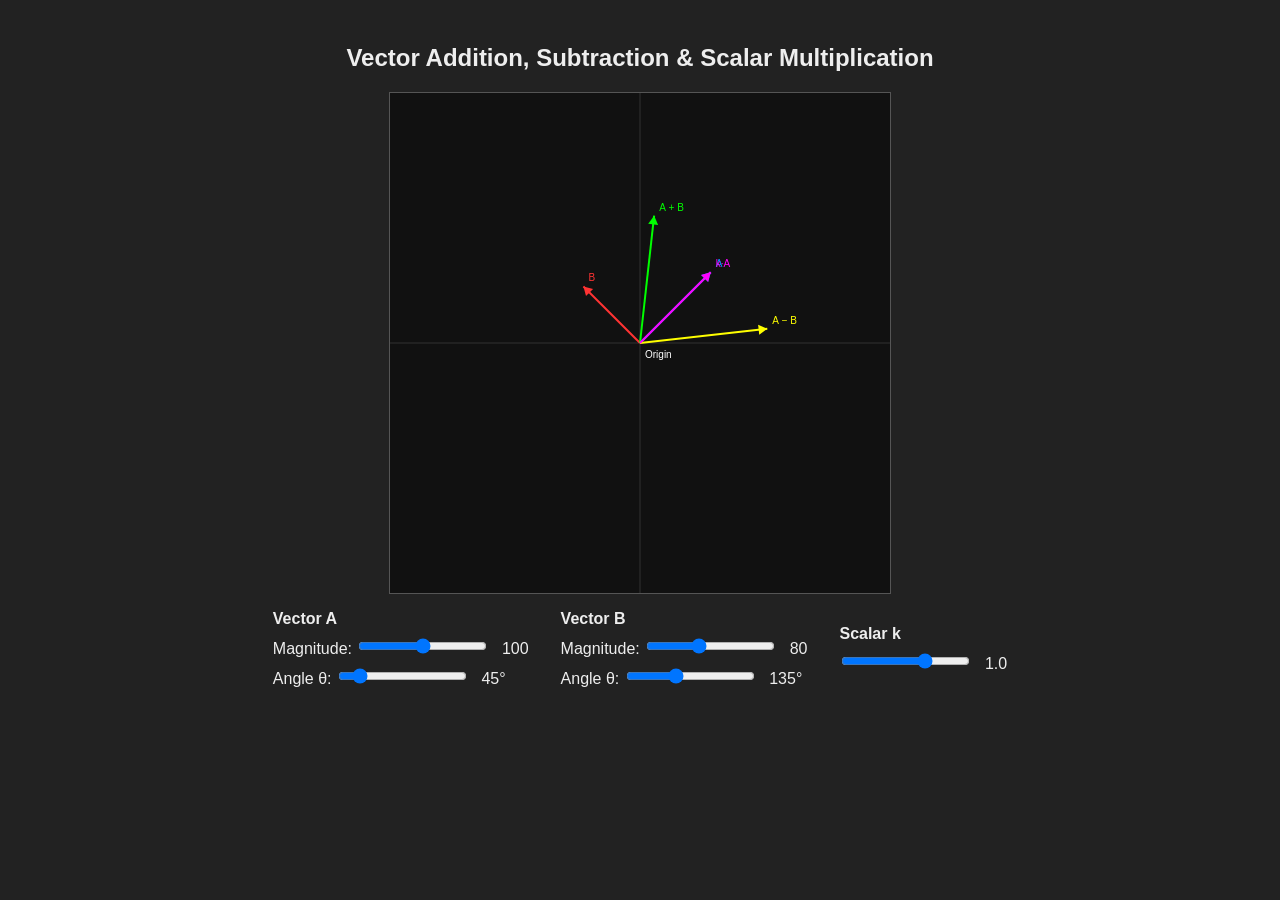
==== app/vectors.html @ 518228fb "Create vectors.html" ====
<!DOCTYPE html>
<html lang="en">
<head>
  <meta charset="UTF-8">
  <title>Interactive Vector Operations</title>
  <style>
    body {
      background: #222;
      color: #eee;
      font-family: sans-serif;
      display: flex;
      flex-direction: column;
      align-items: center;
      padding: 1rem;
    }
    canvas {
      background: #111;
      border: 1px solid #555;
      margin-bottom: 1rem;
    }
    .controls {
      display: grid;
      grid-template-columns: repeat(3, auto);
      gap: 1rem 2rem;
      align-items: center;
    }
    .controls div {
      display: flex;
      flex-direction: column;
      align-items: flex-start;
    }
    label {
      margin-top: 0.5rem;
    }
    span {
      margin-left: 0.5rem;
    }
  </style>
</head>
<body>

  <h2>Vector Addition, Subtraction & Scalar Multiplication</h2>
  <canvas id="canvas" width="500" height="500"></canvas>

  <div class="controls">
    <div>
      <strong>Vector A</strong>
      <label>Magnitude:
        <input id="magA" type="range" min="0" max="200" value="100">
        <span id="magAval">100</span>
      </label>
      <label>Angle θ:
        <input id="angA" type="range" min="0" max="360" value="45">
        <span id="angAval">45°</span>
      </label>
    </div>
    <div>
      <strong>Vector B</strong>
      <label>Magnitude:
        <input id="magB" type="range" min="0" max="200" value="80">
        <span id="magBval">80</span>
      </label>
      <label>Angle θ:
        <input id="angB" type="range" min="0" max="360" value="135">
        <span id="angBval">135°</span>
      </label>
    </div>
    <div>
      <strong>Scalar k</strong>
      <label>
        <input id="scalar" type="range" min="-3" max="3" step="0.1" value="1">
        <span id="scalarVal">1.0</span>
      </label>
    </div>
  </div>

  <script>
    const c         = document.getElementById('canvas');
    const ctx       = c.getContext('2d');
    const CX        = c.width  / 2;
    const CY        = c.height / 2;

    // Controls
    const magA     = document.getElementById('magA');
    const angA     = document.getElementById('angA');
    const magAval  = document.getElementById('magAval');
    const angAval  = document.getElementById('angAval');
    const magB     = document.getElementById('magB');
    const angB     = document.getElementById('angB');
    const magBval  = document.getElementById('magBval');
    const angBval  = document.getElementById('angBval');
    const scalar     = document.getElementById('scalar');
    const scalarVal  = document.getElementById('scalarVal');

    function toVec(mag, angDeg) {
      const θ = angDeg * Math.PI / 180;
      return { x: mag * Math.cos(θ), y: mag * Math.sin(θ) };
    }

    function drawArrow(v, col, label) {
      ctx.strokeStyle = col;
      ctx.lineWidth   = 2;
      ctx.beginPath();
      ctx.moveTo(CX, CY);
      ctx.lineTo(CX + v.x, CY - v.y);
      ctx.stroke();
      // Arrowhead
      const headLen = 10;
      const angle = Math.atan2(v.y, v.x);
      ctx.beginPath();
      ctx.moveTo(CX + v.x, CY - v.y);
      ctx.lineTo(
        CX + v.x - headLen * Math.cos(angle - Math.PI/6),
        CY - v.y + headLen * Math.sin(angle - Math.PI/6)
      );
      ctx.lineTo(
        CX + v.x - headLen * Math.cos(angle + Math.PI/6),
        CY - v.y + headLen * Math.sin(angle + Math.PI/6)
      );
      ctx.closePath();
      ctx.fillStyle = col;
      ctx.fill();
      // Label
      ctx.fillStyle = col;
      ctx.fillText(label, CX + v.x + 5, CY - v.y - 5);
    }

    function update() {
      // Read & display control values
      const A = { mag: +magA.value, ang: +angA.value };
      const B = { mag: +magB.value, ang: +angB.value };
      const k = +scalar.value;
      magAval.textContent  = A.mag;
      angAval.textContent  = A.ang + '°';
      magBval.textContent  = B.mag;
      angBval.textContent  = B.ang + '°';
      scalarVal.textContent = k.toFixed(1);

      // Convert to Cartesian
      const vA = toVec(A.mag, A.ang);
      const vB = toVec(B.mag, B.ang);

      // Compute results
      const vAdd = { x: vA.x + vB.x, y: vA.y + vB.y };
      const vSub = { x: vA.x - vB.x, y: vA.y - vB.y };
      const vMul = { x: k * vA.x,   y: k * vA.y   };

      // Clear & draw axes
      ctx.clearRect(0, 0, c.width, c.height);
      ctx.strokeStyle = '#333';
      ctx.beginPath();
      ctx.moveTo(CX, 0);      ctx.lineTo(CX, c.height);
      ctx.moveTo(0, CY);      ctx.lineTo(c.width, CY);
      ctx.stroke();
      ctx.fillStyle = '#fff';
      ctx.fillText('Origin', CX + 5, CY + 15);

      // Draw vectors
      drawArrow(vA,    '#09f', 'A');
      drawArrow(vB,    '#f33', 'B');
      drawArrow(vAdd,  '#0f0', 'A + B');
      drawArrow(vSub,  '#ff0', 'A − B');
      drawArrow(vMul,  '#f0f', 'k·A');
    }

    // Wire up events
    [magA, angA, magB, angB, scalar].forEach(el =>
      el.addEventListener('input', update)
    );

    // Initial draw
    update();
  </script>
</body>
</html>
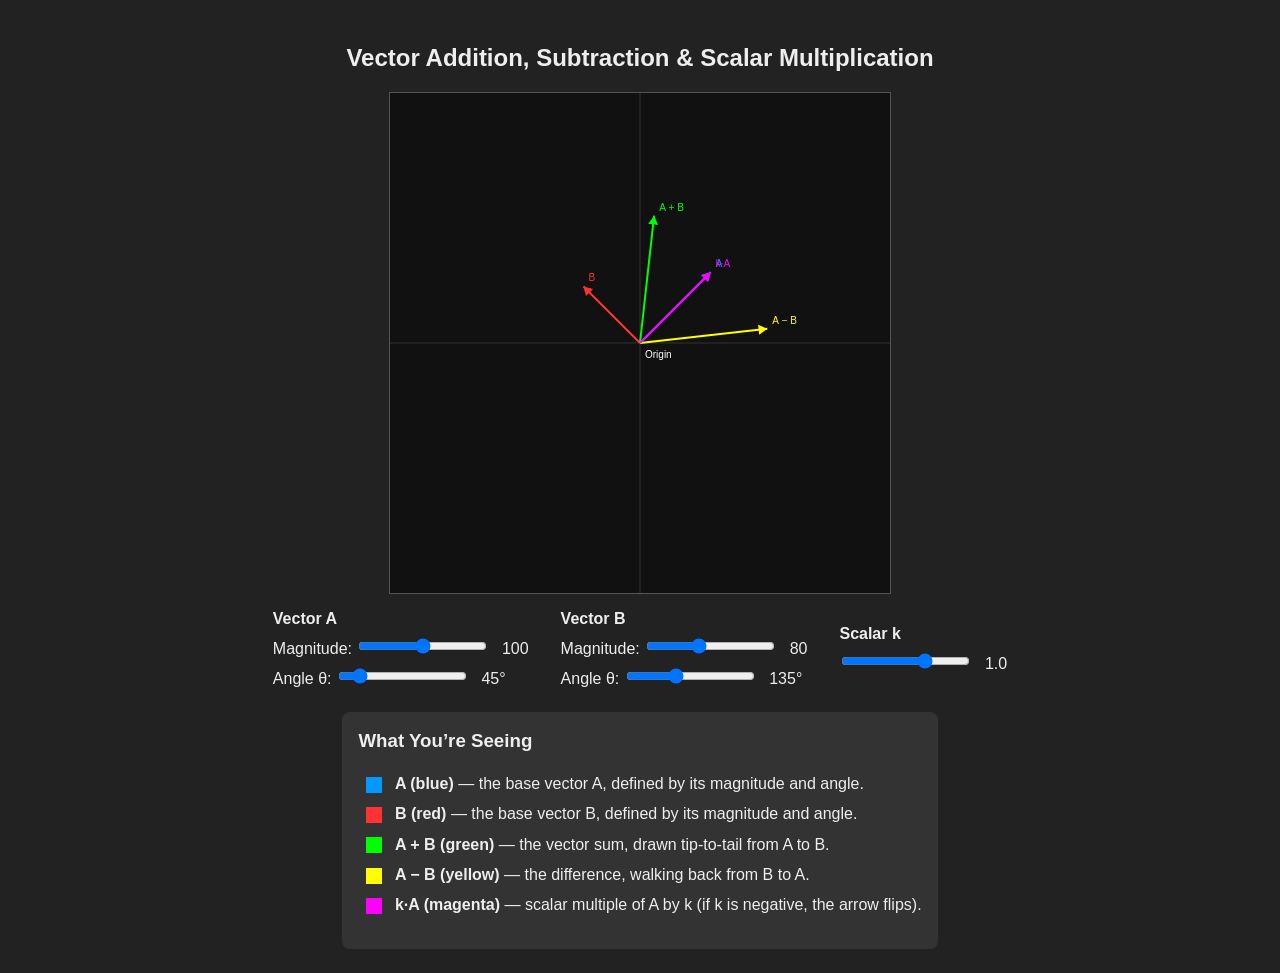
==== commit 0290b47e: "Update vectors.html" ====
--- a/app/vectors.html
+++ b/app/vectors.html
@@ -23,6 +23,7 @@
       grid-template-columns: repeat(3, auto);
       gap: 1rem 2rem;
       align-items: center;
+      margin-bottom: 1.5rem;
     }
     .controls div {
       display: flex;
@@ -34,6 +35,30 @@
     }
     span {
       margin-left: 0.5rem;
+    }
+    .explanation {
+      background: #333;
+      padding: 1rem;
+      border-radius: 8px;
+      max-width: 600px;
+      line-height: 1.4;
+    }
+    .explanation h3 {
+      margin-top: 0;
+    }
+    .explanation ul {
+      list-style: none;
+      padding: 0;
+    }
+    .explanation li {
+      margin: 0.5rem 0;
+    }
+    .color-box {
+      display: inline-block;
+      width: 1em;
+      height: 1em;
+      margin-right: 0.5em;
+      vertical-align: middle;
     }
   </style>
 </head>
@@ -72,6 +97,22 @@
         <span id="scalarVal">1.0</span>
       </label>
     </div>
+  </div>
+
+  <div class="explanation">
+    <h3>What You’re Seeing</h3>
+    <ul>
+      <li><span class="color-box" style="background:#09f"></span>
+          <strong>A (blue)</strong> — the base vector A, defined by its magnitude and angle.</li>
+      <li><span class="color-box" style="background:#f33"></span>
+          <strong>B (red)</strong> — the base vector B, defined by its magnitude and angle.</li>
+      <li><span class="color-box" style="background:#0f0"></span>
+          <strong>A + B (green)</strong> — the vector sum, drawn tip‑to‑tail from A to B.</li>
+      <li><span class="color-box" style="background:#ff0"></span>
+          <strong>A − B (yellow)</strong> — the difference, walking back from B to A.</li>
+      <li><span class="color-box" style="background:#f0f"></span>
+          <strong>k·A (magenta)</strong> — scalar multiple of A by k (if k is negative, the arrow flips).</li>
+    </ul>
   </div>
 
   <script>
@@ -130,10 +171,10 @@
       const A = { mag: +magA.value, ang: +angA.value };
       const B = { mag: +magB.value, ang: +angB.value };
       const k = +scalar.value;
-      magAval.textContent  = A.mag;
-      angAval.textContent  = A.ang + '°';
-      magBval.textContent  = B.mag;
-      angBval.textContent  = B.ang + '°';
+      magAval.textContent   = A.mag;
+      angAval.textContent   = A.ang + '°';
+      magBval.textContent   = B.mag;
+      angBval.textContent   = B.ang + '°';
       scalarVal.textContent = k.toFixed(1);
 
       // Convert to Cartesian
